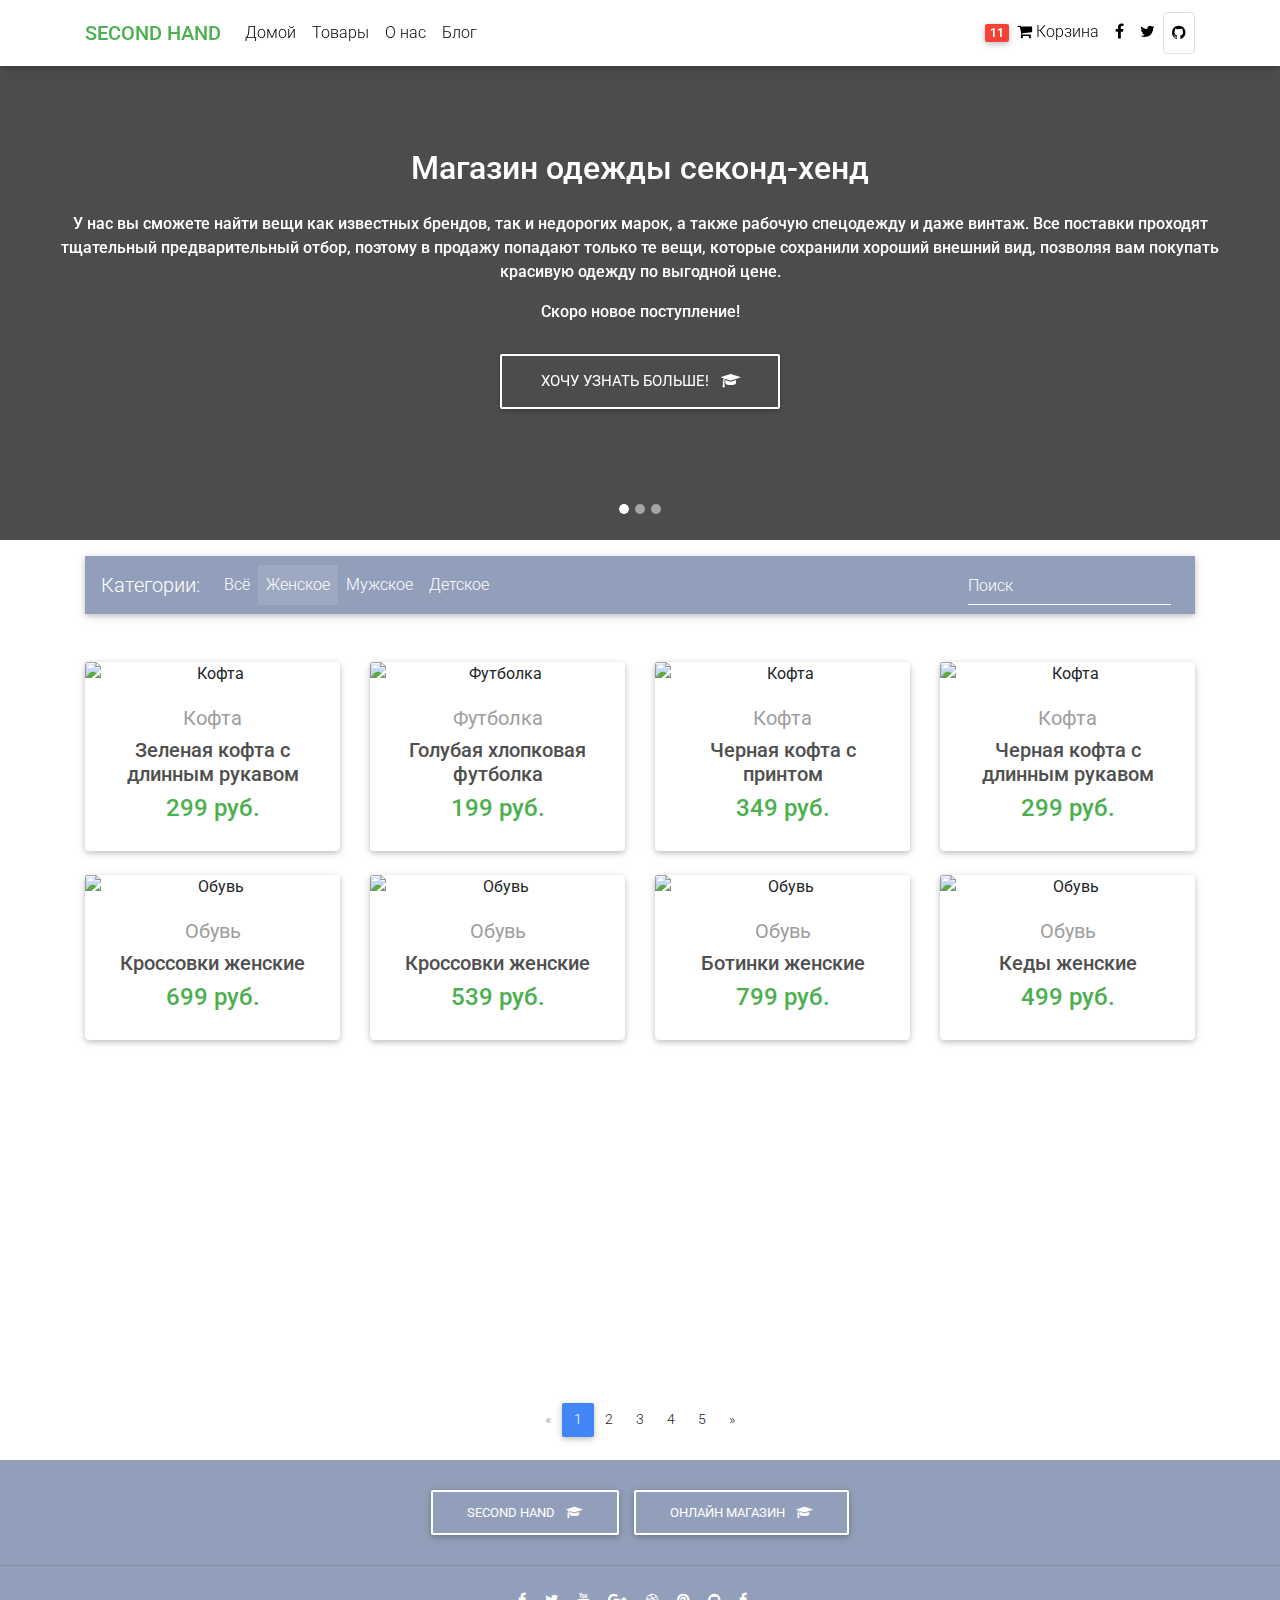
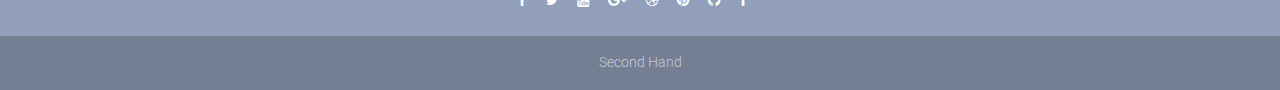
==== index.html @ 95d0d090 "Update index.html" ====
<!DOCTYPE html>
<html lang="en">
<head>
  <meta name="description" content="магазин одежды секонд хенд в спб, одежда из европы спб секонд хенд, одежда секонд хенд интернет магазин спб, одежда секонд хенд оптом, секонд хенд верхней спортивной рабочей винтажной одежды в спб, секонд хенд сток одежда">
  <meta name="yandex-verification" content="a09dce0f8de4e03a" />
  <link rel="icon" href="img/favicon.ico" type="image/x-icon">
  <title>купить одежду секонд хенд в интернет магазине спб</title>

  <meta charset="UTF-8">
  <meta name="viewport" content="width=device-width, initial-scale=1, shrink-to-fit=no">
  <meta http-equiv="x-ua-compatible" content="ie=edge">
  <!-- Font Awesome -->
  <link rel="stylesheet" href="https://use.fontawesome.com/releases/v5.11.2/css/all.css">
  <!-- Google Fonts Roboto -->
  <link rel="stylesheet" href="https://fonts.googleapis.com/css?family=Roboto:300,400,500,700&display=swap">
  <!-- Bootstrap core CSS -->
  <link rel="stylesheet" href="css/bootstrap.min.css">
  <!-- Material Design Bootstrap -->
  <link rel="stylesheet" href="css/mdb.min.css">
  <!-- Your custom styles (optional) -->
  <link rel="stylesheet" href="css/style.css">
  <style>
    html,
    body,
    header,
    .carousel{
      height: 60vh;
    }
    @media (max-width: 740px){
      html,
      body,
      header,
    .carousel{
        height: 100%;
    }
    @media (min-width: 800px) and (max-width: 850px) {
      html,
      body,
      header,
      .carousel{
        height: 100vh;
      }
    }
}
  </style>
</head>
<body>

 <nav class="navbar fixed-top navbar-expand-lg navbar-light white scrolling-navbar">
  <div class="container">
    <a href="#" class="navbar-brand waves-effect">
      <strong class="green-text">SECOND HAND</strong>
    </a>
    <button class="navbar-toggler" type="button"
    data-toggle="collapse" data-target="#navbarContent"
    aria-controls="navbarContent" aria-expanded="false" aria-label="Toggle navigation">
  <span class="navbar-toggler-icon"></span>
  </button>
  <div class="collapse navbar-collapse" id="navbarContent">
    <ul class="navbar-nav mr-auto">
      <li class="nav-item">
        <a href="index.html" class="nav-link waves-effect">Домой</a>
      </li>
      <li class="nav-item">
        <a href="shope-page.html" class="nav-link waves-effect">Товары</a>
      </li>
      <li class="nav-item">
        <a href="#" class="nav-link waves-effect">О нас</a>
      </li>
      <li class="nav-item">
        <a href="#" class="nav-link waves-effect">Блог</a>
      </li>
    </ul>
    <ul class="navbar-nav nav-flex-icons">
      <li class="nav-item">
        <a href="#" class="nav-link waves-effect">
          <span class="badge red z-depth-1 mr-1">11</span>
          <i class="fa fa-shopping-cart"></i>
          <span class="clearfix d-none d-sm-inline-block">Корзина</span>
        </a>
      </li>
      <li class="nav-item">
        <a href="#" class="nav-link waves-effect">
          <i class="fa fa-facebook"></i>
        </a>
      </li>
      <li class="nav-item">
        <a href="#" class="nav-link waves-effect">
          <i class="fa fa-twitter"></i>
        </a>
      </li>
      <li class="nav-item">
        <a href="#" class="nav-link border border-light rounded waves-effect">
          <i class="fa fa-github"></i>
        </a>
        <link href="https://maxcdn.bootstrapcdn.com/font-awesome/4.4.0/css/font-awesome.min.css" rel="stylesheet"/>

      </li>
    </ul>
  </div>
  </div>
 </nav>

 <div id="carousel-ex" class="carousel slide carousel-fade pt-4" data-ride="carousel">
    <ol class="carousel-indicators">
      <li class="active" data-target="#carousel-ex" data-slide-to="0"></li>
      <li data-target="#carousel-ex" data-slide-to="1"></li>
      <li data-target="#carousel-ex" data-slide-to="2"></li>
    </ol>
    <div class="carousel-inner" role="listbox">
      <div class="carousel-item active">
        <div class="view" style="background-image: url('https://img.freepik.com/free-photo/christmas-sweater-with-green-details-above-view_23-2149590308.jpg?w=900&t=st=1668345337~exp=1668345937~hmac=6d58bce344d56fb4b8ae1274ad21fc1261692b15949e86d0c66f7c3ad3d71232');
        background-repeat: no-repeat; background-size: cover;">
          <div class="mask rgba-black-strong d-flex
          justify-content-center align-items-center">
            <div class="text-center white-text mx-5 wow fadeIn">

              <h2 class="mb-4">
                <strong>Магазин одежды секонд-хенд</strong>
              </h2>
              
              <p>
                <strong>У нас вы сможете найти вещи как известных брендов, так и недорогих марок, а также рабочую спецодежду и даже винтаж. Все поставки проходят тщательный предварительный отбор, поэтому в продажу попадают только те вещи, которые сохранили хороший внешний вид, позволяя вам покупать красивую одежду по выгодной цене.</strong>
              </p>

              <p class="mb-4 d-none d-md-block">
                <strong>Скоро новое поступление!</strong>
              </p>
              <a href="#" class="btn btn-outline-white btn-lg">
                Хочу узнать больше! <i class="fa fa-graduation-cap ml-2"></i>
              </a>
            </div>
          </div>
        </div>
      </div>

      <div class="carousel-item">
        <div class="view" style="background-image: url('https://img.freepik.com/free-photo/close-up-on-flannel-shirt-detail_23-2149575323.jpg?w=900&t=st=1668345918~exp=1668346518~hmac=5a2350f5399d2e4c24760ca9086e911ade336070c03b1c1fbbc2ac52f69c1619');
        background-repeat: no-repeat; background-size: cover;">
          <div class="mask rgba-black-strong d-flex
          justify-content-center align-items-center">
            <div class="text-center white-text mx-5 wow fadeIn">

              <h1 class="mb-4">
                <strong>Магазин одежды секонд-хенд</strong>
              </h1>
              
              <p>
                <strong>У нас вы сможете найти вещи как известных брендов, так и недорогих марок, а также рабочую спецодежду и даже винтаж. Все поставки проходят тщательный предварительный отбор, поэтому в продажу попадают только те вещи, которые сохранили хороший внешний вид, позволяя вам покупать красивую одежду по выгодной цене.</strong>
              </p>

              <p class="mb-4 d-none d-md-block">
                <strong>Скидка 15% на детскую одежду!</strong>
              </p>
              <a href="#" class="btn btn-outline-white btn-lg">
                Хочу узнать больше! <i class="fa fa-graduation-cap ml-2"></i>
              </a>
            </div>
          </div>
        </div>
      </div>

      <div class="carousel-item">
        <div class="view" style="background-image: url('https://img.freepik.com/free-photo/view-of-hawaiian-shirts-with-floral-print-and-sunglasses_23-2149366074.jpg?w=900&t=st=1668346275~exp=1668346875~hmac=55371628948c993418f84e3a59c09db3f37e1acbd2ae400030d47e4902319062');
        background-repeat: no-repeat; background-size: cover;">
          <div class="mask rgba-black-strong d-flex
          justify-content-center align-items-center">
            <div class="text-center white-text mx-5 wow fadeIn">

              <h1 class="mb-4">
                <strong>Магазин одежды секонд-хенд</strong>
              </h1>
              
              <p>
                <strong>У нас вы сможете найти вещи как известных брендов, так и недорогих марок, а также рабочую спецодежду и даже винтаж. Все поставки проходят тщательный предварительный отбор, поэтому в продажу попадают только те вещи, которые сохранили хороший внешний вид, позволяя вам покупать красивую одежду по выгодной цене.</strong>
              </p>

              <p class="mb-4 d-none d-md-block">
                <strong>Следите за новыми поступлениями товара и скидками.</strong>
              </p>
              <a href="#" class="btn btn-outline-white btn-lg">
                Хочу узнать больше! <i class="fa fa-graduation-cap ml-2"></i>
              </a>
            </div>
          </div>
        </div>
      </div>
    </div>

    <a href="#carousel-ex" class="caroucel-control-prev"
    role="button" data-slide="prev">
      <span class="carousel-control-prev-icon" aria-hidden="true"></span>
  </a>
  <a href="#carousel-ex" class="caroucel-control-next"
  role="button" data-slide="next">
    <span class="carousel-control-next-icon" aria-hidden="true"></span>
</a>
  </div>

  <main>
    <div class="container">
      <nav class="navbar navbar-expand-lg navbar-dark
      mdb-color lighten-3 mt-3 mb-5">
        <span class="navbar-brand">Категории:</span>
        <button class="navbar-toggler" type="button"
            data-toggle="collapse" data-target="#nextNav"
            aria-controls="nextNav" aria-expanded="false" aria-label="Toggle navigation">

          <span class="navbar-toggler-icon"></span>

        </button>
        <div class="collapse navbar-collapse" id="nextNav">
          <ul class="navbar-nav mr-auto">
            <li class="nav-item">
              <a href="#" class="nav-link">Всё</a>
            </li>
            <li class="nav-item active">
              <a href="#" class="nav-link">Женское</a>
            </li>
            <li class="nav-item">
              <a href="#" class="nav-link">Мужское</a>
            </li>
            <li class="nav-item">
              <a href="#" class="nav-link">Детское</a>
            </li>
          </ul>

          <form class="form-inline">
            <div class="md-form my-0">
              <input type="text" class="form-control mr-sm-2" 
              placeholder="Поиск" aria-label="Поиск">
            </div>
          </form>
        </div>
      </nav>

      <section class="text-center mb-4">
        <div class="row wow fadeIn">
          <div class="col-lg-3 col-md-6 mb-4">
            <div class="card">

              <div class="view overlay">
                <img class="card-img-top" src="https://img.freepik.com/free-photo/green-front-sweater_125540-736.jpg?w=996&t=st=1668351976~exp=1668352576~hmac=a6c7b3027b342d7b40afb27040fc2dc3dbc4b62eac30e2d3a617425827533d85" 
                alt="Кофта">
                <a href="">
                  <div class="mask rgba-white-slight"></div>
                </a>
              </div>

              <div class="card-body text-center">
                <a href="" class="grey-text">
                  <h5>Кофта</h5>
                </a>

                <h5>
                  <strong>
                    <a href="#" class="dark-grey-text">Зеленая кофта с длинным рукавом </a>
                  </strong>
                </h5>
                <h4 class="font-weight-bold green-text">
                  <strong>299 руб.</strong>
                </h4>
              </div>

            </div>
          </div>
          <div class="col-lg-3 col-md-6 mb-4">
            <div class="card">

              <div class="view overlay">
                <img class="card-img-top" src="https://img.freepik.com/free-photo/blue-t-shirt_125540-727.jpg?w=900&t=st=1668353277~exp=1668353877~hmac=2689bf756b83accaa0cfb71ccec1ce1a78aa6ee033b7bcb782c57ccb2c9aa764" 
                alt="Футболка">
                <a href="">
                  <div class="mask rgba-white-slight"></div>
                </a>
              </div>

              <div class="card-body text-center">
                <a href="" class="grey-text">
                  <h5>Футболка</h5>
                </a>

                <h5>
                  <strong>
                    <a href="#" class="dark-grey-text">Голубая хлопковая футболка </a>
                  </strong>
                </h5>
                <h4 class="font-weight-bold green-text">
                  <strong>199 руб.</strong>
                </h4>
              </div>

            </div>
          </div>
          <div class="col-lg-3 col-md-6 mb-4">
            <div class="card">

              <div class="view overlay">
                <img class="card-img-top" src="https://img.freepik.com/free-psd/black-back-sweater-mockup_125540-569.jpg" 
                alt="Кофта">
                <a href="">
                  <div class="mask rgba-white-slight"></div>
                </a>
              </div>

              <div class="card-body text-center">
                <a href="" class="grey-text">
                  <h5>Кофта</h5>
                </a>

                <h5>
                  <strong>
                    <a href="#" class="dark-grey-text">Черная кофта с принтом </a>
                  </strong>
                </h5>
                <h4 class="font-weight-bold green-text">
                  <strong>349 руб.</strong>
                </h4>
              </div>

            </div>
          </div>
          <div class="col-lg-3 col-md-6 mb-4">
            <div class="card">

              <div class="view overlay">
                <img class="card-img-top" src="https://img.freepik.com/free-photo/black-front-sweater_125540-763.jpg" 
                alt="Кофта">
                <a href="">
                  <div class="mask rgba-white-slight"></div>
                </a>
              </div>

              <div class="card-body text-center">
                <a href="" class="grey-text">
                  <h5>Кофта</h5>
                </a>

                <h5>
                  <strong>
                    <a href="#" class="dark-grey-text">Черная кофта с длинным рукавом </a>
                  </strong>
                </h5>
                <h4 class="font-weight-bold green-text">
                  <strong>299 руб.</strong>
                </h4>
              </div>

            </div>
          </div>

        </div>
        <div class="row wow fadeIn">
          <div class="col-lg-3 col-md-6 mb-4">
            <div class="card">

              <div class="view overlay">
                <img class="card-img-top" src="https://img.freepik.com/free-photo/wear-classic-black-beauty-pair_1203-6456.jpg?t=st=1668354300~exp=1668354900~hmac=66befb530c5991fc51f2c950a3b8de2d5f44f4fafc1e3fd42b54773ecda5eab5" 
                alt="Обувь">
                <a href="">
                  <div class="mask rgba-white-slight"></div>
                </a>
              </div>

              <div class="card-body text-center">
                <a href="" class="grey-text">
                  <h5>Обувь</h5>
                </a>

                <h5>
                  <strong>
                    <a href="#" class="dark-grey-text">Кроссовки женские </a>
                  </strong>
                </h5>
                <h4 class="font-weight-bold green-text">
                  <strong>699 руб.</strong>
                </h4>
              </div>

            </div>
          </div>
          <div class="col-lg-3 col-md-6 mb-4">
            <div class="card">

              <div class="view overlay">
                <img class="card-img-top" src="https://img.freepik.com/free-photo/men-shoes_1203-8698.jpg?w=996&t=st=1668354216~exp=1668354816~hmac=ba91742c1a546e921e9d922547734b6de76f32eb136617b1c70ef12154d463d0" 
                alt="Обувь">
                <a href="">
                  <div class="mask rgba-white-slight"></div>
                </a>
              </div>

              <div class="card-body text-center">
                <a href="" class="grey-text">
                  <h5>Обувь</h5>
                </a>

                <h5>
                  <strong>
                    <a href="#" class="dark-grey-text">Кроссовки женские </a>
                  </strong>
                </h5>
                <h4 class="font-weight-bold green-text">
                  <strong>539 руб.</strong>
                </h4>
              </div>

            </div>
          </div>
          <div class="col-lg-3 col-md-6 mb-4">
            <div class="card">

              <div class="view overlay">
                <img class="card-img-top" src="https://img.freepik.com/free-photo/leather-boots_1203-8146.jpg?w=996&t=st=1668354078~exp=1668354678~hmac=95c7fffd442be12cb00f67e4d5ac71b7d648574eb82940d0dcbccd79d59db2dc" 
                alt="Обувь">
                <a href="">
                  <div class="mask rgba-white-slight"></div>
                </a>
              </div>

              <div class="card-body text-center">
                <a href="" class="grey-text">
                  <h5>Обувь</h5>
                </a>

                <h5>
                  <strong>
                    <a href="#" class="dark-grey-text">Ботинки женские </a>
                  </strong>
                </h5>
                <h4 class="font-weight-bold green-text">
                  <strong>799 руб.</strong>
                </h4>
              </div>

            </div>
          </div>
          <div class="col-lg-3 col-md-6 mb-4">
            <div class="card">

              <div class="view overlay">
                <img class="card-img-top" src="https://img.freepik.com/free-photo/shoes_1203-8139.jpg?w=996&t=st=1668354108~exp=1668354708~hmac=2a81ff63ea43ecad581950c2957b81ae55c2cd2fe404edb03e2d08ede086632c" 
                alt="Обувь">
                <a href="">
                  <div class="mask rgba-white-slight"></div>
                </a>
              </div>

              <div class="card-body text-center">
                <a href="" class="grey-text">
                  <h5>Обувь</h5>
                </a>

                <h5>
                  <strong>
                    <a href="#" class="dark-grey-text">Кеды женские </a>
                  </strong>
                </h5>
                <h4 class="font-weight-bold green-text">
                  <strong>499 руб.</strong>
                </h4>
              </div>

            </div>
          </div> 
        </div>
      </section>

      <div class="d-flex justify-content-center align-items-center">
      	<br>
          <iframe width="560" height="315" src="https://www.youtube.com/embed/pvPbCFbgf6I" title="YouTube video player" frameborder="0" allow="accelerometer; autoplay; clipboard-write; encrypted-media; gyroscope; picture-in-picture" allowfullscreen></iframe>
        <dr>
      </div>
      
      <nav class="d-flex justify-content-center wow fadeIn">
        <ul class="pagination pg-blue">
          <li class="page-item disabled">
            <a href="" class="page-link" aria-label="Previous">
              <span aria-hidden="true">&laquo;</span>
            </a>
          </li>
          <li class="page-item active">
            <a href="" class="page-link" aria-label="Previous">
              <span aria-hidden="true">1</span>
            </a>
          </li>
          <li class="page-item">
            <a href="" class="page-link" aria-label="Previous">
              <span aria-hidden="true">2</span>
            </a>
          </li>
          <li class="page-item">
            <a href="" class="page-link" aria-label="Previous">
              <span aria-hidden="true">3</span>
            </a>
          </li>
          <li class="page-item">
            <a href="" class="page-link" aria-label="Previous">
              <span aria-hidden="true">4</span>
            </a>
          </li>
          <li class="page-item">
            <a href="" class="page-link" aria-label="Previous">
              <span aria-hidden="true">5</span>
            </a>
          </li>
          <li class="page-item">
            <a href="" class="page-link" aria-label="Next">
              <span aria-hidden="true">&raquo;</span>
            </a>
          </li>


        </ul>
      </nav>
    </div>
  </main>

  <footer class="page-footer text-center font-small mt4 wow fadeIn">
    <div class="pt-4">
      <a href="#" role="button" class="btn btn-outline-white">SECOND HAND 
        <i class="fa fa-graduation-cap ml-2"></i></a>

        <a href="#" role="button" class="btn btn-outline-white">Онлайн магазин 
          <i class="fa fa-graduation-cap ml-2"></i></a>
    </div>
    <hr class="my-4">
    <div class="pb-4">
      <a href="#">
        <i class="fa fa-facebook mr-3"></i>
      </a>
      <a href="#">
        <i class="fa fa-twitter mr-3"></i>
      </a>
      <a href="#">
        <i class="fa fa-youtube mr-3"></i>
      </a>
      <a href="#">
        <i class="fa fa-google-plus mr-3"></i>
      </a>
      <a href="#">
        <i class="fa fa-dribbble mr-3"></i>
      </a>
      <a href="#">
        <i class="fa fa-pinterest mr-3"></i>
      </a>
      <a href="#">
        <i class="fa fa-github mr-3"></i>
      </a>
      <a href="#">
        <i class="fa fa-facebook mr-3"></i>
      </a>
    </div>
    <div class="footer-copyright py-3">
      Second Hand
    </div>
  </footer>
  <!-- jQuery -->
  <script type="text/javascript" src="js/jquery.min.js"></script>
  <!-- Bootstrap tooltips -->
  <script type="text/javascript" src="js/popper.min.js"></script>
  <!-- Bootstrap core JavaScript -->
  <script type="text/javascript" src="js/bootstrap.min.js"></script>
  <!-- MDB core JavaScript -->
  <script type="text/javascript" src="js/mdb.min.js"></script>
  <!-- Your custom scripts (optional) -->
  <script type="text/javascript"></script>
<script>
    new WOW().init();
</script>
</body>
</html>
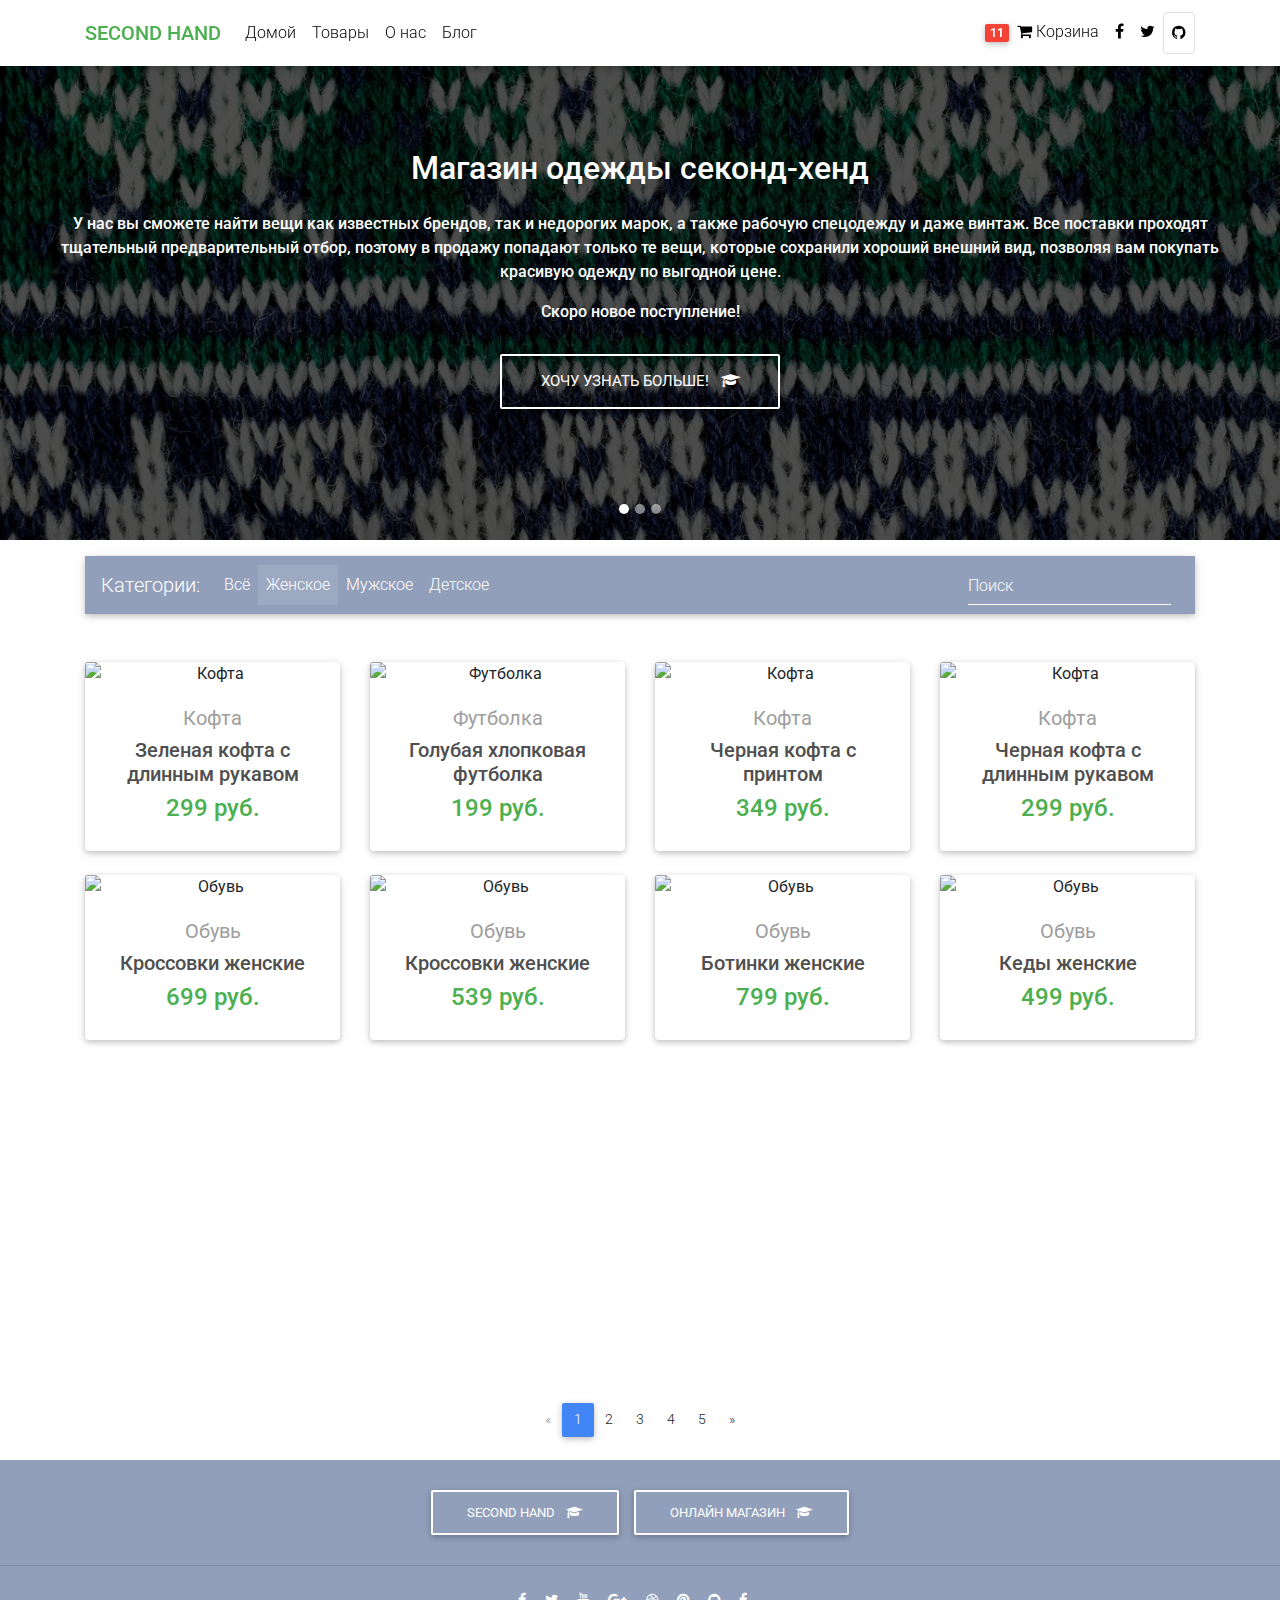
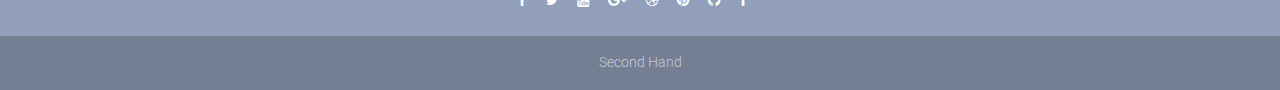
==== commit c77af495: "Update index.html" ====
--- a/index.html
+++ b/index.html
@@ -109,7 +109,7 @@
     </ol>
     <div class="carousel-inner" role="listbox">
       <div class="carousel-item active">
-        <div class="view" style="background-image: url('https://img.freepik.com/free-photo/christmas-sweater-with-green-details-above-view_23-2149590308.jpg?w=900&t=st=1668345337~exp=1668345937~hmac=6d58bce344d56fb4b8ae1274ad21fc1261692b15949e86d0c66f7c3ad3d71232');
+        <div class="view" style="background-image: url('../img/1.jpg');
         background-repeat: no-repeat; background-size: cover;">
           <div class="mask rgba-black-strong d-flex
           justify-content-center align-items-center">
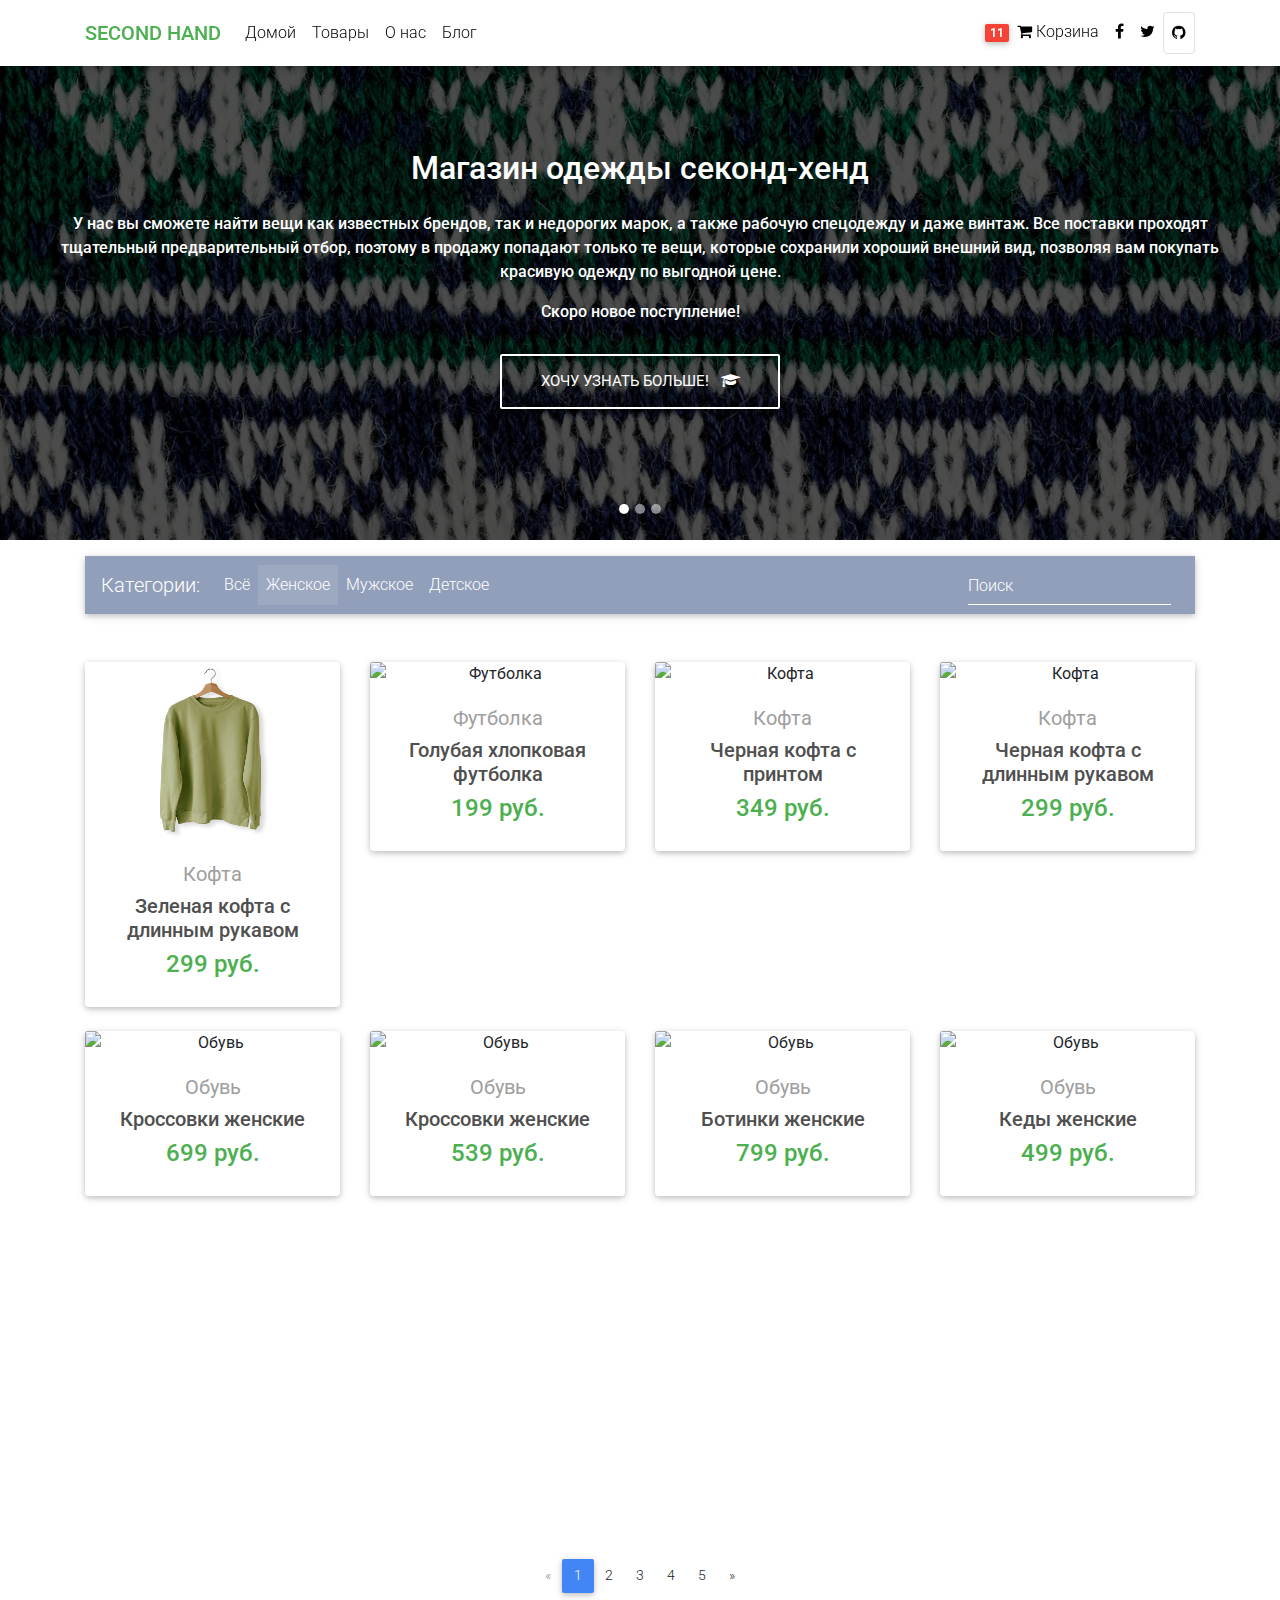
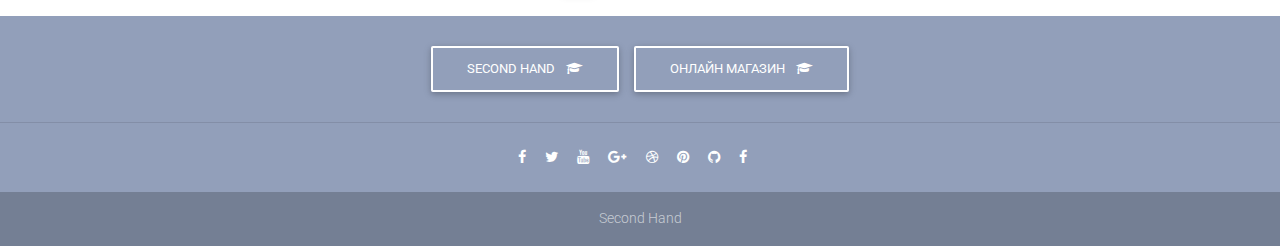
==== commit 640b72fd: "Update index.html" ====
--- a/index.html
+++ b/index.html
@@ -135,7 +135,7 @@
       </div>
 
       <div class="carousel-item">
-        <div class="view" style="background-image: url('https://img.freepik.com/free-photo/close-up-on-flannel-shirt-detail_23-2149575323.jpg?w=900&t=st=1668345918~exp=1668346518~hmac=5a2350f5399d2e4c24760ca9086e911ade336070c03b1c1fbbc2ac52f69c1619');
+        <div class="view" style="background-image: url('../img/2.jpg');
         background-repeat: no-repeat; background-size: cover;">
           <div class="mask rgba-black-strong d-flex
           justify-content-center align-items-center">
@@ -161,7 +161,7 @@
       </div>
 
       <div class="carousel-item">
-        <div class="view" style="background-image: url('https://img.freepik.com/free-photo/view-of-hawaiian-shirts-with-floral-print-and-sunglasses_23-2149366074.jpg?w=900&t=st=1668346275~exp=1668346875~hmac=55371628948c993418f84e3a59c09db3f37e1acbd2ae400030d47e4902319062');
+        <div class="view" style="background-image: url('../img/3.jpg');
         background-repeat: no-repeat; background-size: cover;">
           <div class="mask rgba-black-strong d-flex
           justify-content-center align-items-center">
@@ -240,7 +240,7 @@
             <div class="card">
 
               <div class="view overlay">
-                <img class="card-img-top" src="https://img.freepik.com/free-photo/green-front-sweater_125540-736.jpg?w=996&t=st=1668351976~exp=1668352576~hmac=a6c7b3027b342d7b40afb27040fc2dc3dbc4b62eac30e2d3a617425827533d85" 
+                <img class="card-img-top" src="../img/green-front-sweater_125540-736.webp" 
                 alt="Кофта">
                 <a href="">
                   <div class="mask rgba-white-slight"></div>
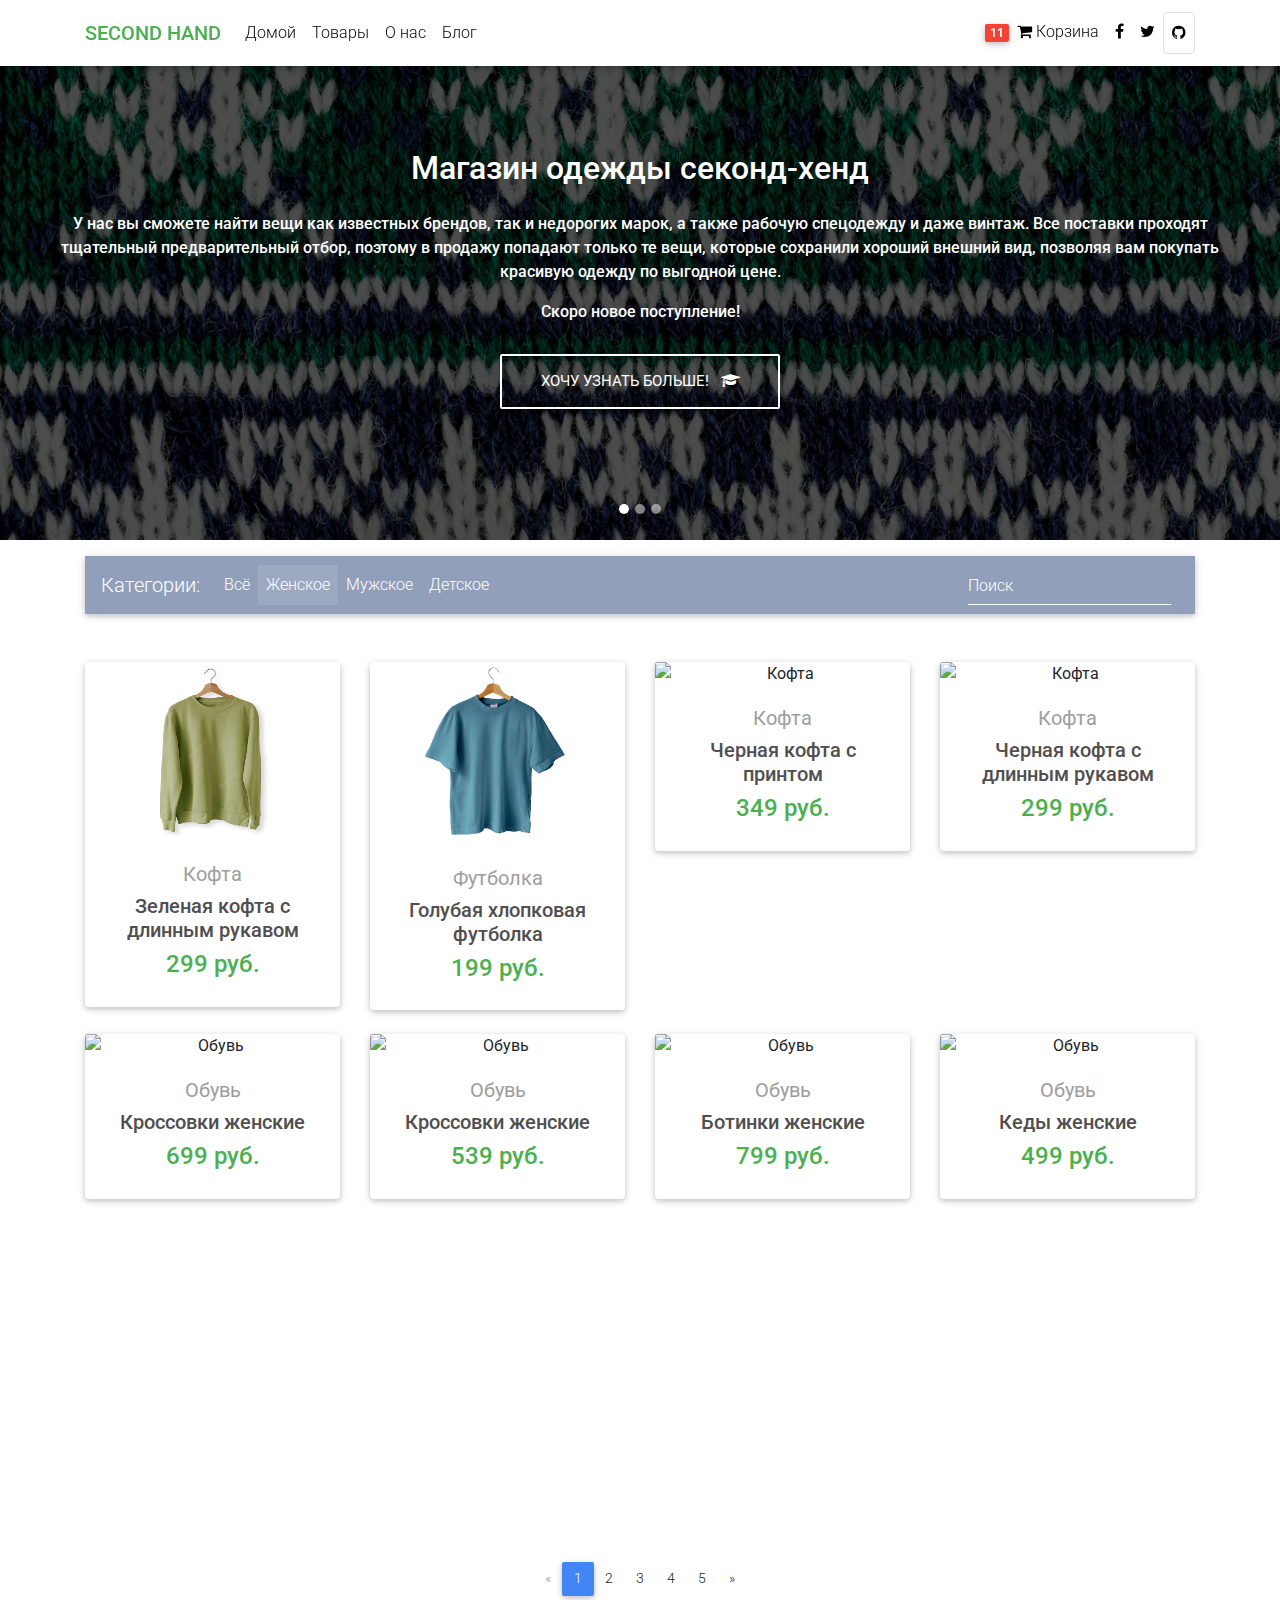
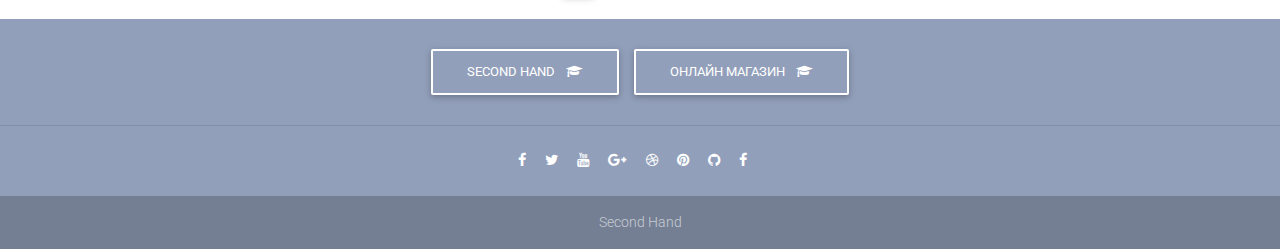
==== commit c093aa57: "Update index.html" ====
--- a/index.html
+++ b/index.html
@@ -268,7 +268,7 @@
             <div class="card">
 
               <div class="view overlay">
-                <img class="card-img-top" src="https://img.freepik.com/free-photo/blue-t-shirt_125540-727.jpg?w=900&t=st=1668353277~exp=1668353877~hmac=2689bf756b83accaa0cfb71ccec1ce1a78aa6ee033b7bcb782c57ccb2c9aa764" 
+                <img class="card-img-top" src="../img/blue-t-shirt_125540-727.webp" 
                 alt="Футболка">
                 <a href="">
                   <div class="mask rgba-white-slight"></div>
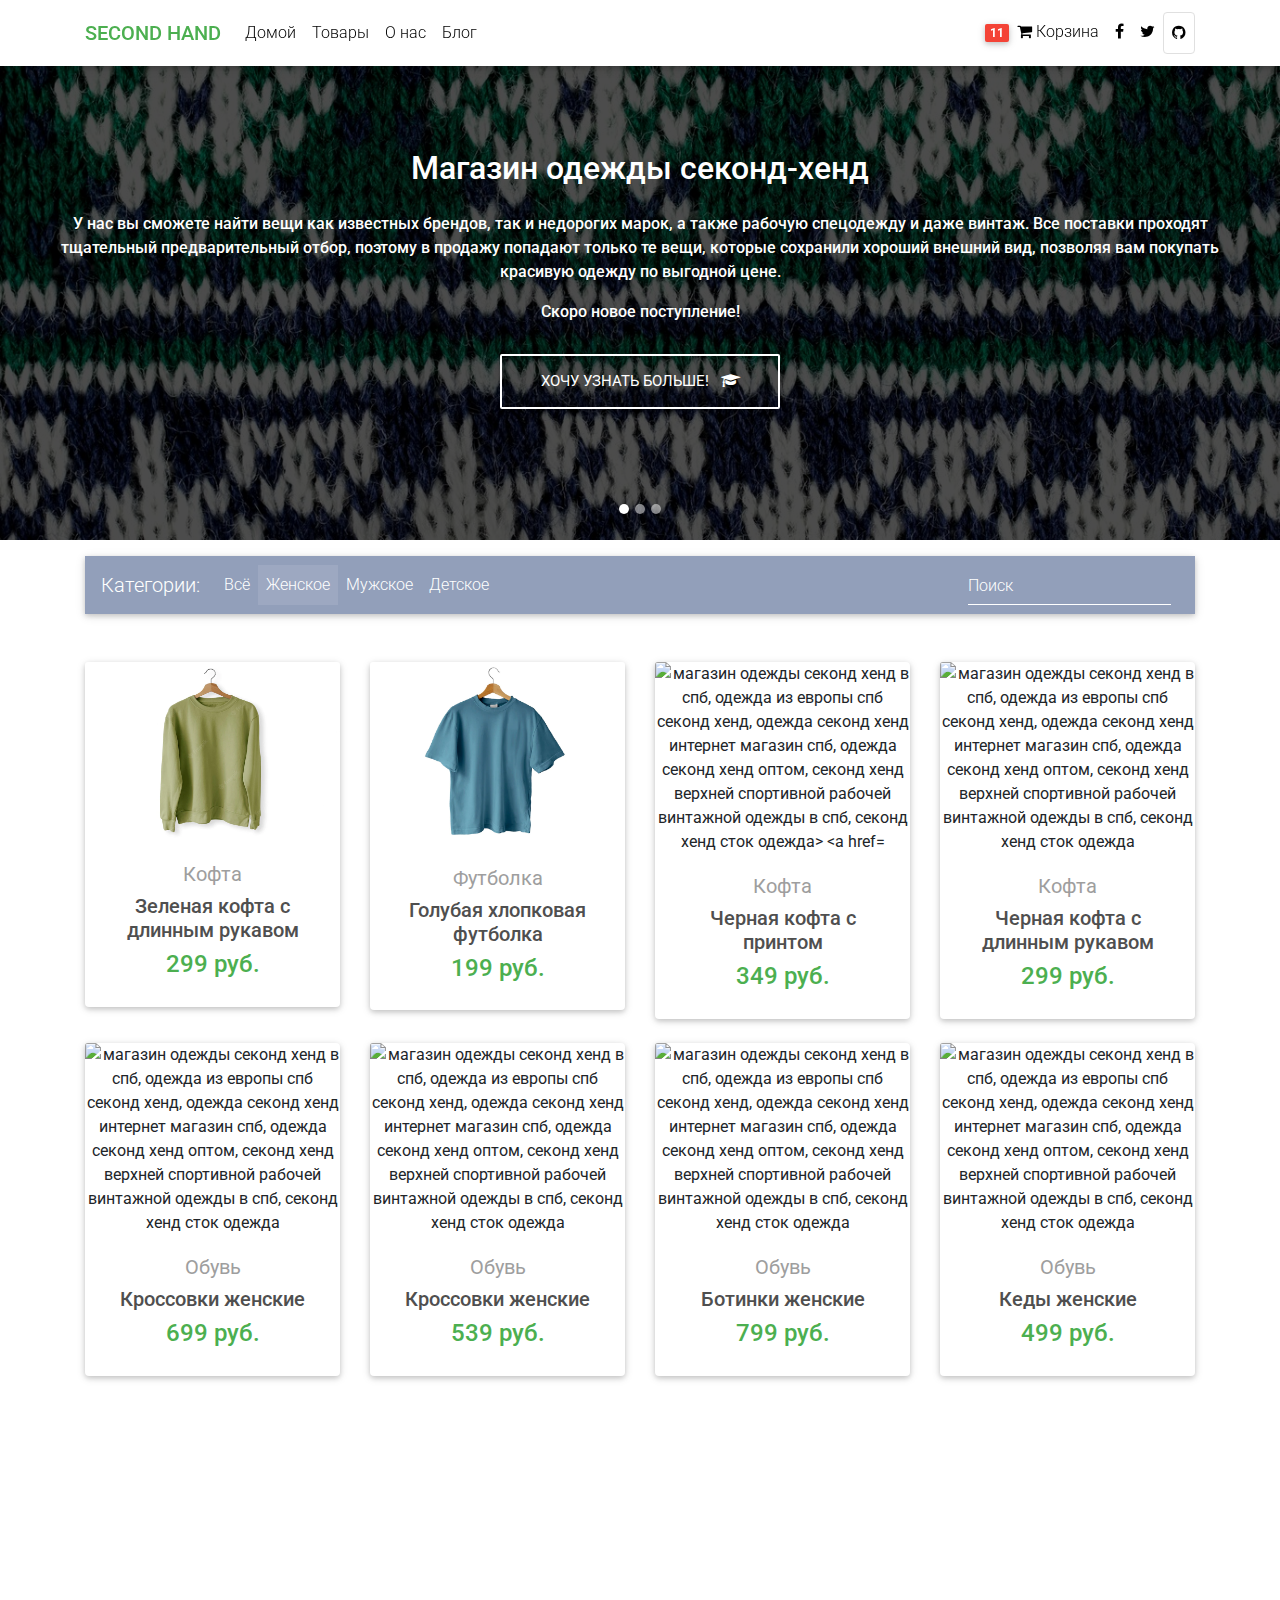
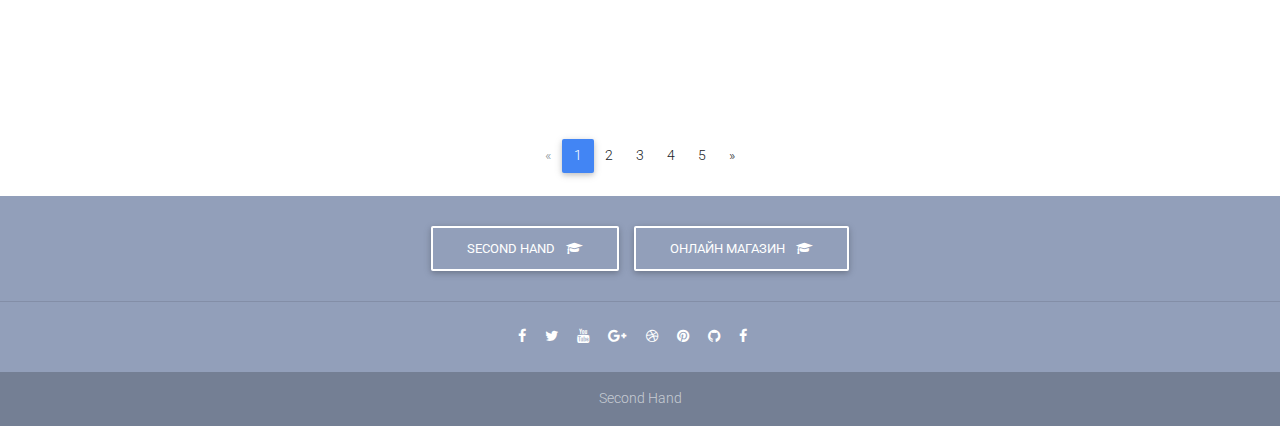
==== commit 5140e6ef: "Update index.html" ====
--- a/index.html
+++ b/index.html
@@ -241,7 +241,7 @@
 
               <div class="view overlay">
                 <img class="card-img-top" src="../img/green-front-sweater_125540-736.webp" 
-                alt="Кофта">
+                alt="магазин одежды секонд хенд в спб, одежда из европы спб секонд хенд, одежда секонд хенд интернет магазин спб, одежда секонд хенд оптом, секонд хенд верхней спортивной рабочей винтажной одежды в спб, секонд хенд сток одежда">
                 <a href="">
                   <div class="mask rgba-white-slight"></div>
                 </a>
@@ -269,7 +269,7 @@
 
               <div class="view overlay">
                 <img class="card-img-top" src="../img/blue-t-shirt_125540-727.webp" 
-                alt="Футболка">
+                alt="магазин одежды секонд хенд в спб, одежда из европы спб секонд хенд, одежда секонд хенд интернет магазин спб, одежда секонд хенд оптом, секонд хенд верхней спортивной рабочей винтажной одежды в спб, секонд хенд сток одежда">
                 <a href="">
                   <div class="mask rgba-white-slight"></div>
                 </a>
@@ -297,7 +297,7 @@
 
               <div class="view overlay">
                 <img class="card-img-top" src="https://img.freepik.com/free-psd/black-back-sweater-mockup_125540-569.jpg" 
-                alt="Кофта">
+                alt="магазин одежды секонд хенд в спб, одежда из европы спб секонд хенд, одежда секонд хенд интернет магазин спб, одежда секонд хенд оптом, секонд хенд верхней спортивной рабочей винтажной одежды в спб, секонд хенд сток одежда>
                 <a href="">
                   <div class="mask rgba-white-slight"></div>
                 </a>
@@ -325,7 +325,7 @@
 
               <div class="view overlay">
                 <img class="card-img-top" src="https://img.freepik.com/free-photo/black-front-sweater_125540-763.jpg" 
-                alt="Кофта">
+                alt="магазин одежды секонд хенд в спб, одежда из европы спб секонд хенд, одежда секонд хенд интернет магазин спб, одежда секонд хенд оптом, секонд хенд верхней спортивной рабочей винтажной одежды в спб, секонд хенд сток одежда">
                 <a href="">
                   <div class="mask rgba-white-slight"></div>
                 </a>
@@ -356,7 +356,7 @@
 
               <div class="view overlay">
                 <img class="card-img-top" src="https://img.freepik.com/free-photo/wear-classic-black-beauty-pair_1203-6456.jpg?t=st=1668354300~exp=1668354900~hmac=66befb530c5991fc51f2c950a3b8de2d5f44f4fafc1e3fd42b54773ecda5eab5" 
-                alt="Обувь">
+                alt="магазин одежды секонд хенд в спб, одежда из европы спб секонд хенд, одежда секонд хенд интернет магазин спб, одежда секонд хенд оптом, секонд хенд верхней спортивной рабочей винтажной одежды в спб, секонд хенд сток одежда">
                 <a href="">
                   <div class="mask rgba-white-slight"></div>
                 </a>
@@ -384,7 +384,7 @@
 
               <div class="view overlay">
                 <img class="card-img-top" src="https://img.freepik.com/free-photo/men-shoes_1203-8698.jpg?w=996&t=st=1668354216~exp=1668354816~hmac=ba91742c1a546e921e9d922547734b6de76f32eb136617b1c70ef12154d463d0" 
-                alt="Обувь">
+                alt="магазин одежды секонд хенд в спб, одежда из европы спб секонд хенд, одежда секонд хенд интернет магазин спб, одежда секонд хенд оптом, секонд хенд верхней спортивной рабочей винтажной одежды в спб, секонд хенд сток одежда">
                 <a href="">
                   <div class="mask rgba-white-slight"></div>
                 </a>
@@ -412,7 +412,7 @@
 
               <div class="view overlay">
                 <img class="card-img-top" src="https://img.freepik.com/free-photo/leather-boots_1203-8146.jpg?w=996&t=st=1668354078~exp=1668354678~hmac=95c7fffd442be12cb00f67e4d5ac71b7d648574eb82940d0dcbccd79d59db2dc" 
-                alt="Обувь">
+                alt="магазин одежды секонд хенд в спб, одежда из европы спб секонд хенд, одежда секонд хенд интернет магазин спб, одежда секонд хенд оптом, секонд хенд верхней спортивной рабочей винтажной одежды в спб, секонд хенд сток одежда">
                 <a href="">
                   <div class="mask rgba-white-slight"></div>
                 </a>
@@ -440,7 +440,7 @@
 
               <div class="view overlay">
                 <img class="card-img-top" src="https://img.freepik.com/free-photo/shoes_1203-8139.jpg?w=996&t=st=1668354108~exp=1668354708~hmac=2a81ff63ea43ecad581950c2957b81ae55c2cd2fe404edb03e2d08ede086632c" 
-                alt="Обувь">
+                alt="магазин одежды секонд хенд в спб, одежда из европы спб секонд хенд, одежда секонд хенд интернет магазин спб, одежда секонд хенд оптом, секонд хенд верхней спортивной рабочей винтажной одежды в спб, секонд хенд сток одежда">
                 <a href="">
                   <div class="mask rgba-white-slight"></div>
                 </a>
